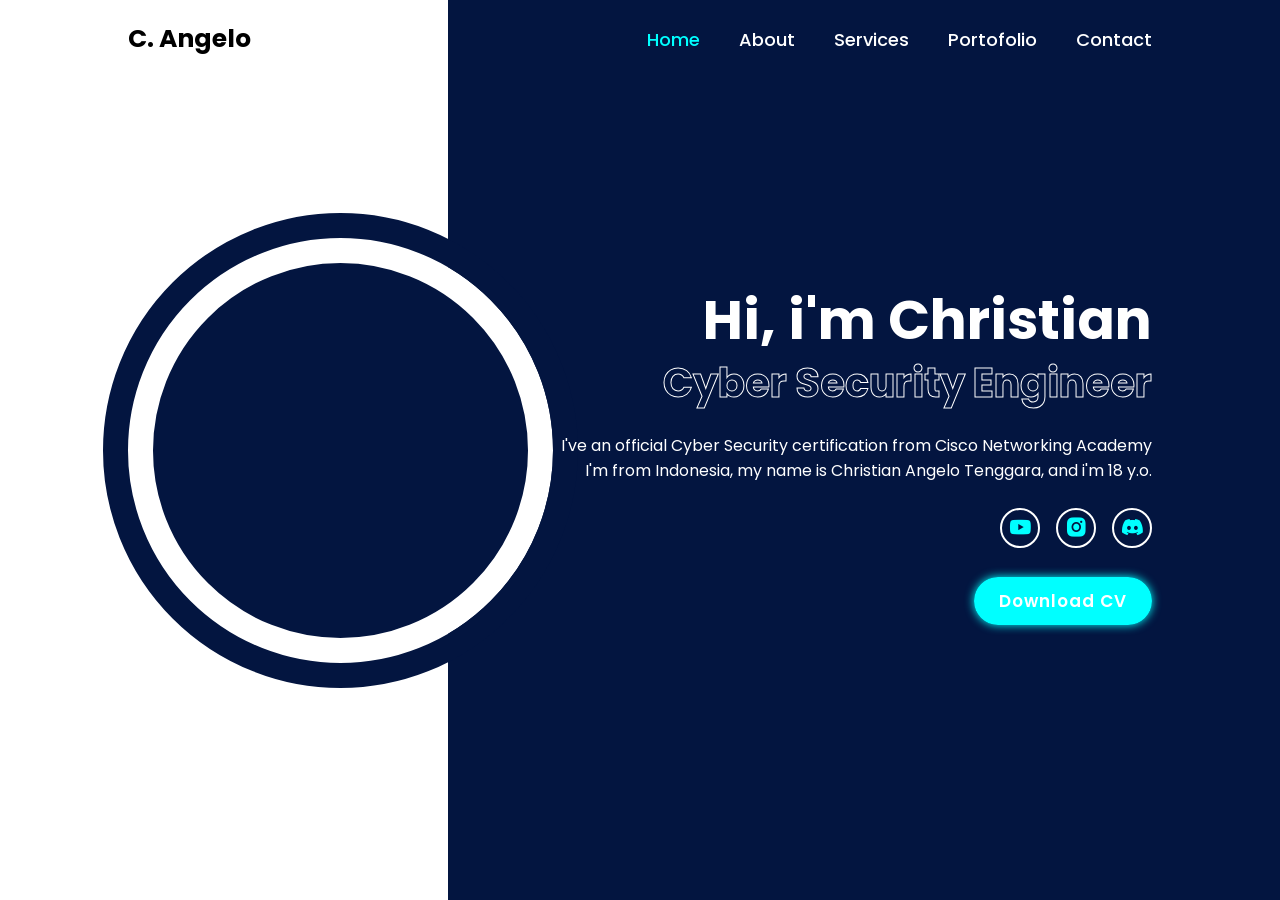
==== CV.html @ d77477d4 "Add files via upload" ====
<!DOCTYPE html>
<html lang="en">

<style>
     
</style>
<head>
    <meta charset="UTF-8">
    <meta http-equiv="X-UA-Compatible" content="IE=edge">
    <meta name="viewport" content="width=device-width, initial-scale=1.0">
    <title>ea CV</title>
    <link rel="stylesheet" href="style.css">
    <link href="https://unpkg.com/boxicons@2.1.4/css/boxicons.min.css" rel="stylesheet">
</head>
<body>
     <header class="header">
        <a href="#" class="logo">C. Angelo</a>

        <nav class="navbar">
            <a href="#" class="active">Home</a>
            <a href="#" class="">About</a>
            <a href="#" class="">Services</a>
            <a href="#" class="">Portofolio</a>
            <a href="#" class="">Contact</a>
        </nav>
    </header>

    <section class="home">
        <div class="home-image">
            <img src="https://github.com/Christianzz15/ChrCV/blob/main/tian.png?raw=true" alt="" class="">
        </div>

        <div class="home-content">
            <h1>Hi, i'm Christian
                 </h1>
            <h3>Cyber Security Engineer</h3>
            <p>I've an official Cyber Security certification from Cisco Networking Academy<br>I'm from Indonesia, my name is Christian Angelo Tenggara, and i'm 18 y.o.
            </p>
            
            <div class="home-sci">
                <a href="https://www.youtube.com/@christianzz15" target="_blank">
                    <i class="bx bxl-youtube"></i>
                </a>
                <a href="https://www.instagram.com/christianzz15/ " target="_blank">
                    <i class="bx bxl-instagram-alt"></i>
                </a>
                <a href="https://discord.gg/mznNRYSz" target="_blank">
                    <i class="bx bxl-discord-alt"></i>
                </a>
            </div>

            <a href="https://drive.google.com/file/d/1wQeEAR1g_79LMdq7qX4fyiTCJJixGPyY/view?usp=sharing" 
            class="btn" target="_blank"
            download="Christian CV">Download CV</a>
        </div>

    </section>
</body>
</html>
---- style.css ----
@import url('https://fonts.googleapis.com/css2?family=Poppins:ital,wght@0,100;0,200;0,300;0,400;0,500;0,600;0,700;0,800;0,900;1,100;1,200;1,300;1,400;1,500;1,600;1,700;1,800;1,900&display=swap');

* { 
    margin: 0;
    padding: 0;
    box-sizing: border-box;
    font-family: 'Poppins', sans-serif;
}

.header {
    position: fixed;
    top: 0;
    left: 0;
    width: 100%;
    padding: 20px 10%;
    background: transparent;
    display: flex;
    justify-content: space-between;
    align-items: center;
    z-index: 100;
}

.logo {
    font-size: 25px;
    color: black;
    text-decoration: none;
    font-weight: 700 ;
    user-select: none;
    pointer-events: none;
}

.navbar a {
    font-size: 18px;
    color: white;
    text-decoration: none;
    font-weight: 500;
    margin-left: 35px;
    transition: .3s;
}

.navbar a:hover,
.navbar a.active {
    color: cyan;
}

.home {
    height: 100vh;
    background: linear-gradient(-90deg, 
    #031540 65%, #fff 35%);
    display: flex;
    justify-content: space-between;
    align-items: center;
    padding: 0 10%;
}
  
.home-image {
    display: flex;
    justify-content: center;
    align-items: center;
    width: 425px;
    height: 425px;
    background: #031540;
    border-radius: 50%;
    border: 25px solid #fff;
    outline: 25px solid #031540;
}

.home-image:active {
    animation: glow 1s;
}

@keyframes glow {
    0% {
        box-shadow: 0 0 15px 35px whitesmoke;
    } 100% {
        box-shadow: none;
    }
}

.home-image img {
    position: relative;
    max-width: 450px;
    border-radius: 50%;
    margin-bottom: 84px;
    cursor: pointer;
}

.home-content {
    max-width: 600px;
    color: white;
    text-align: right;
}

.home-content h1 {
    font-size: 55px;
    line-height: 1.2;
    user-select: none;
    pointer-events: none;
}

.home-content h3 {
    font-size: 40px;
    color: transparent;
    -webkit-text-stroke: 1px #fff;
    user-select: none;
    pointer-events: none;
    background-image: linear-gradient(cyan, cyan);
    background-repeat: no-repeat;
    -webkit-background-clip: text;
    background-position: -500px 0;
    animation: animatetext 6s linear infinite;
}

@keyframes animatetext {

    0%,
    95%,
    100% {
        background-position: -500px 0;
    }

    65%, 85% {
        background-position: 0 0;
    }
}

.home-content p {
    font-size: 16px ;
    margin-top: 20px;
}
.home-sci {
    margin: 25px 0 40px;
}
.home-sci a {
    display: inline-flex;
    justify-content: center;
    align-items: center;
    width: 40px;
    height: 40px;
    background-color: transparent;
    border: 2px solid #fff;
    border-radius: 50%;
    text-decoration: none;
    font-size: 25px;
    color: cyan;
    margin-left: 12px;
    transition: .3s;
}

.home-sci a:hover {
    background: cyan;
    color: #fff;
    border-color: #fff;
    box-shadow: 0 0 10px #fff;
}

.btn {
    padding: 12px 25px;
    background: cyan;
    border-radius: 40px;
    font-size: 17px;
    transition: .3s;
    color: #fff;
    text-decoration: none;
    font-weight: 600;
    letter-spacing: 1px;
    box-shadow: 0 0 10px cyan;
}

.btn:hover {
    box-shadow: none;
}
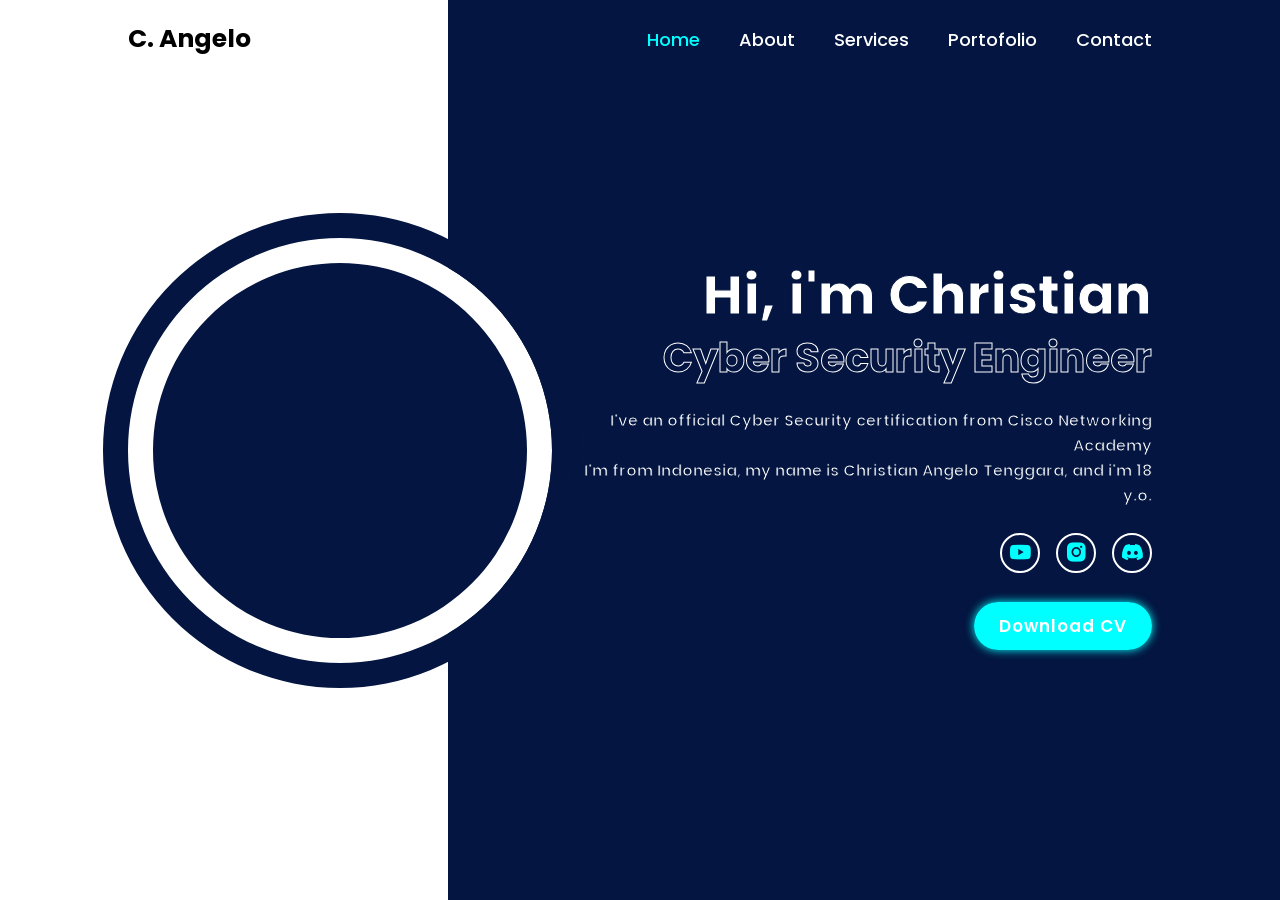
==== commit 182148f6: "Update CV.html" ====
--- a/CV.html
+++ b/CV.html
@@ -25,35 +25,38 @@
         </nav>
     </header>
 
-    <section class="home">
+
+<section class="container">
+    <div class="home">
         <div class="home-image">
-            <img src="https://github.com/Christianzz15/ChrCV/blob/main/tian.png?raw=true" alt="" class="">
-        </div>
+        <img src="https://github.com/Christianzz15/ChrCV/blob/main/tian.png?raw=true" alt="" class="">
+            </div>
 
-        <div class="home-content">
-            <h1>Hi, i'm Christian
-                 </h1>
-            <h3>Cyber Security Engineer</h3>
-            <p>I've an official Cyber Security certification from Cisco Networking Academy<br>I'm from Indonesia, my name is Christian Angelo Tenggara, and i'm 18 y.o.
-            </p>
-            
-            <div class="home-sci">
-                <a href="https://www.youtube.com/@christianzz15" target="_blank">
-                    <i class="bx bxl-youtube"></i>
-                </a>
-                <a href="https://www.instagram.com/christianzz15/ " target="_blank">
-                    <i class="bx bxl-instagram-alt"></i>
-                </a>
-                <a href="https://discord.gg/mznNRYSz" target="_blank">
-                    <i class="bx bxl-discord-alt"></i>
-                </a>
-            </div>
+            <div class="home-content">
+                <h1>Hi, i'm Christian
+                    </h1>
+                <h3>Cyber Security Engineer</h3>
+                <p>I've an official Cyber Security certification from Cisco Networking Academy<br>I'm from Indonesia, my name is Christian Angelo Tenggara, and i'm 18 y.o.
+                </p>
+                
+                <div class="home-sci">
+                    <a href="https://www.youtube.com/@christianzz15" target="_blank">
+                        <i class="bx bxl-youtube"></i>
+                    </a>
+                    <a href="https://www.instagram.com/christianzz15/ " target="_blank">
+                        <i class="bx bxl-instagram-alt"></i>
+                    </a>
+                    <a href="https://discord.gg/mznNRYSz" target="_blank">
+                        <i class="bx bxl-discord-alt"></i>
+                    </a>
+                </div>
 
             <a href="https://drive.google.com/file/d/1wQeEAR1g_79LMdq7qX4fyiTCJJixGPyY/view?usp=sharing" 
             class="btn" target="_blank"
             download="Christian CV">Download CV</a>
-        </div>
 
-    </section>
+            </div>
+    </div>
+</section>
 </body>
-</html>+</html>
--- a/style.css
+++ b/style.css
@@ -46,7 +46,7 @@
 .home {
     height: 100vh;
     background: linear-gradient(-90deg, 
-    #031540 65%, #fff 35%);
+    #031540 65vw, #fff 35vw);
     display: flex;
     justify-content: space-between;
     align-items: center;
@@ -96,6 +96,7 @@
     line-height: 1.2;
     user-select: none;
     pointer-events: none;
+    -webkit-text-stroke: 1px #031540;
 }
 
 .home-content h3 {
@@ -126,7 +127,9 @@
 
 .home-content p {
     font-size: 16px ;
+    font-weight: 600;
     margin-top: 20px;
+    -webkit-text-stroke: 1px #031540;
 }
 .home-sci {
     margin: 25px 0 40px;
@@ -169,4 +172,4 @@
 
 .btn:hover {
     box-shadow: none;
-}+}
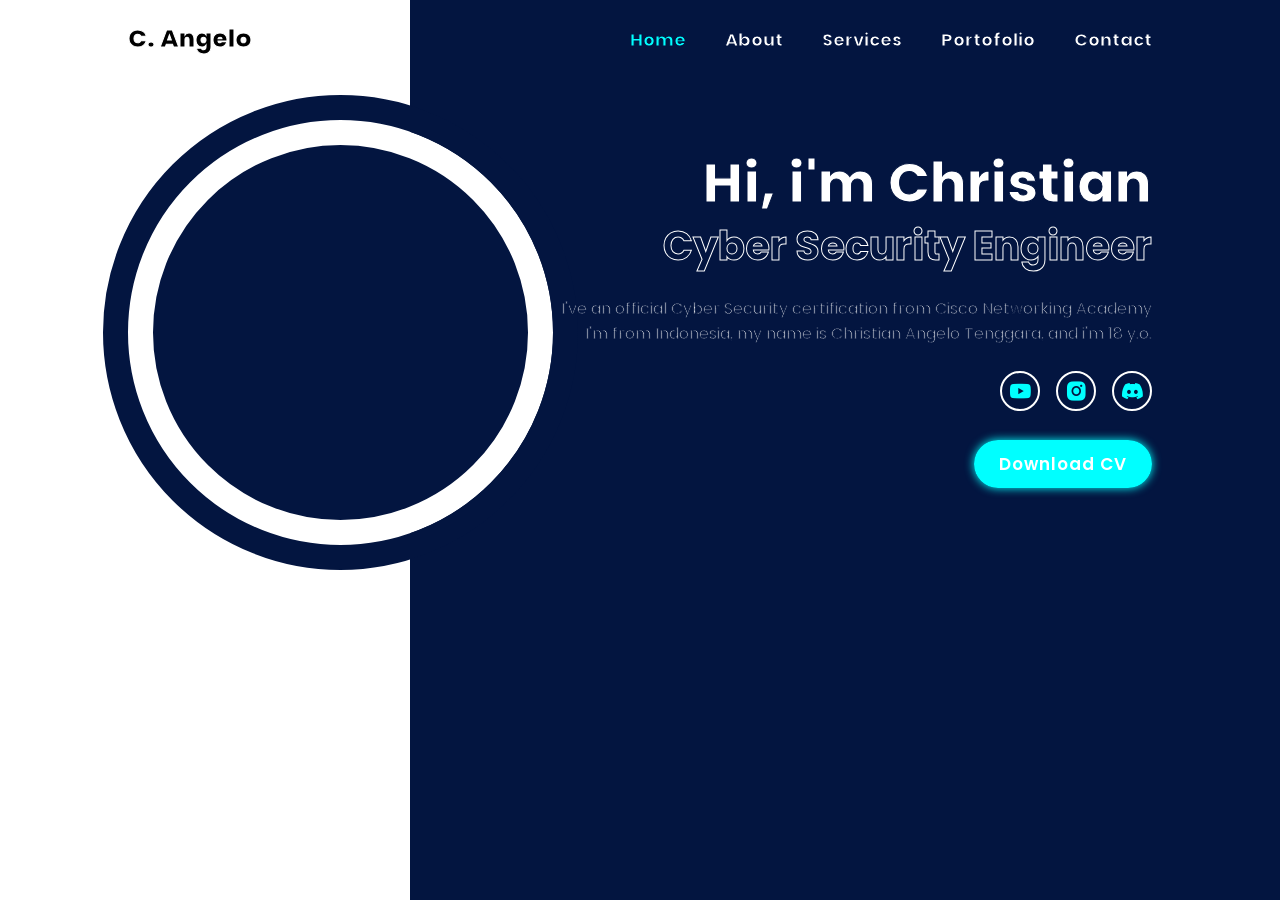
==== commit 49a6bcda: "Update CV.html" ====
--- a/CV.html
+++ b/CV.html
@@ -8,7 +8,7 @@
     <meta charset="UTF-8">
     <meta http-equiv="X-UA-Compatible" content="IE=edge">
     <meta name="viewport" content="width=device-width, initial-scale=1.0">
-    <title>ea CV</title>
+    <title>C. Angelo CV</title>
     <link rel="stylesheet" href="style.css">
     <link href="https://unpkg.com/boxicons@2.1.4/css/boxicons.min.css" rel="stylesheet">
 </head>
@@ -29,8 +29,8 @@
 <section class="container">
     <div class="home">
         <div class="home-image">
-        <img src="https://github.com/Christianzz15/ChrCV/blob/main/tian.png?raw=true" alt="" class="">
-            </div>
+            <img src="https://github.com/Christianzz15/ChrCV/blob/main/tian.png?raw=true" alt="" class="">
+        </div>
 
             <div class="home-content">
                 <h1>Hi, i'm Christian
--- a/style.css
+++ b/style.css
@@ -24,18 +24,20 @@
     font-size: 25px;
     color: black;
     text-decoration: none;
-    font-weight: 700 ;
+    font-weight: 800 ;
     user-select: none;
     pointer-events: none;
+    -webkit-text-stroke: 1px #fff;
 }
 
 .navbar a {
     font-size: 18px;
     color: white;
     text-decoration: none;
-    font-weight: 500;
+    font-weight: 700;
     margin-left: 35px;
     transition: .3s;
+    -webkit-text-stroke: 1px #031540;
 }
 
 .navbar a:hover,
@@ -43,13 +45,18 @@
     color: cyan;
 }
 
+.container {
+    height: 100vh;
+    background: linear-gradient(90deg, #fff 32vw, #031540 0);
+    position: absolute;
+    width: 100%;
+}
+
+    
 .home {
-    height: 100vh;
-    background: linear-gradient(-90deg, 
-    #031540 65vw, #fff 35vw);
+    margin-top: 120px;
     display: flex;
     justify-content: space-between;
-    align-items: center;
     padding: 0 10%;
 }
   
@@ -89,6 +96,7 @@
     max-width: 600px;
     color: white;
     text-align: right;
+    margin-top: 30px;
 }
 
 .home-content h1 {
@@ -127,7 +135,6 @@
 
 .home-content p {
     font-size: 16px ;
-    font-weight: 600;
     margin-top: 20px;
     -webkit-text-stroke: 1px #031540;
 }
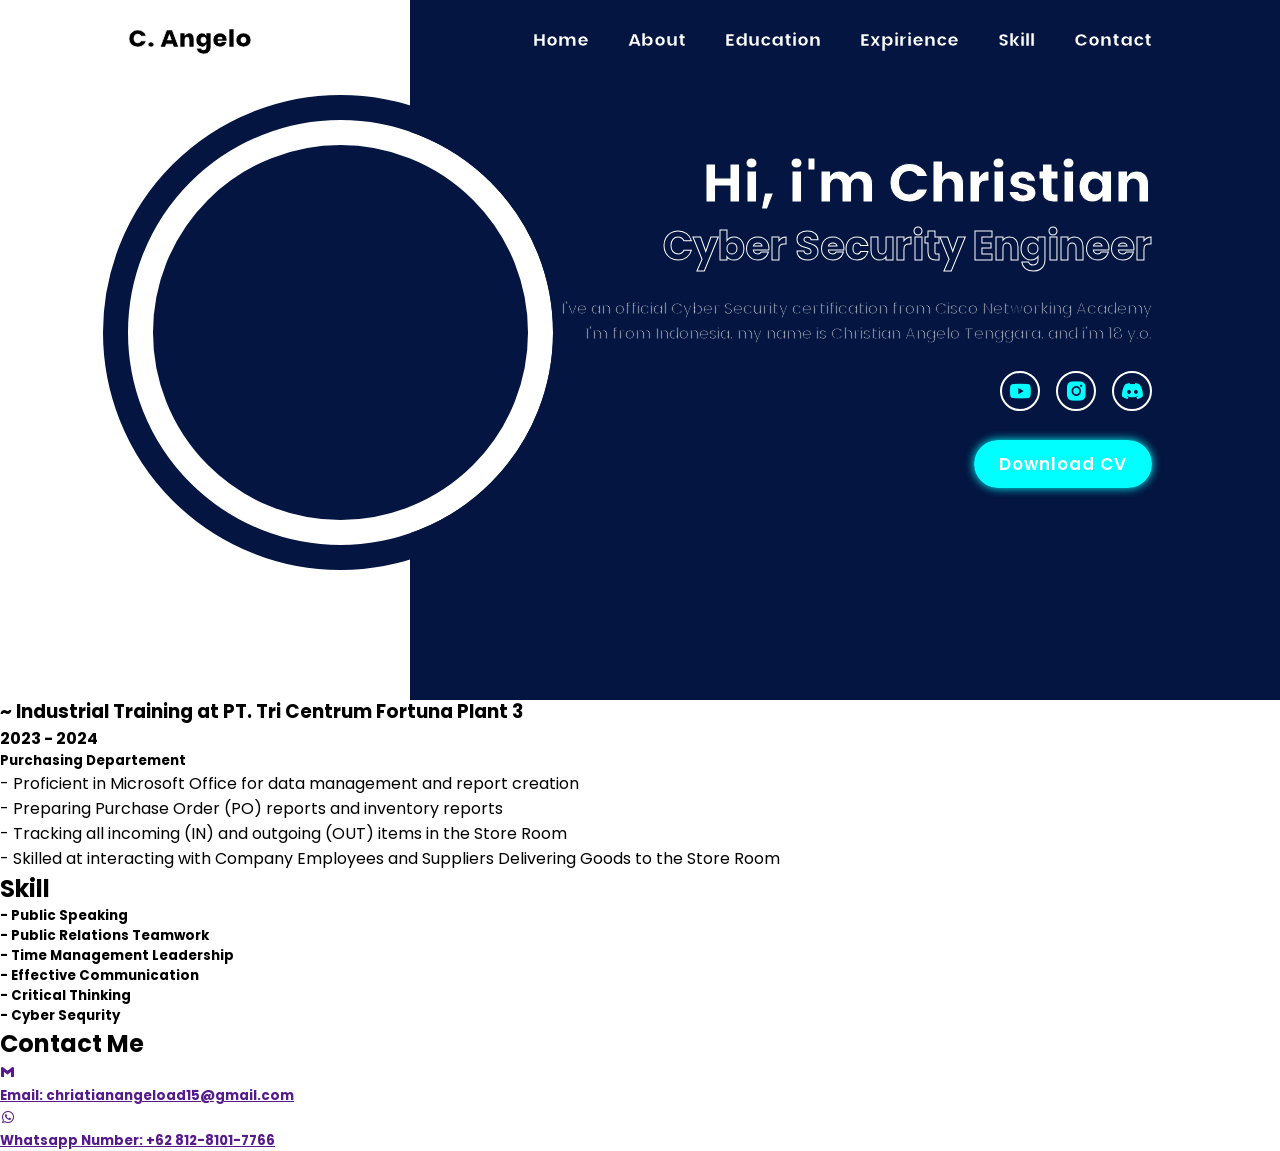
==== commit 6d3d8e69: "Update CV.html" ====
--- a/CV.html
+++ b/CV.html
@@ -8,7 +8,7 @@
     <meta charset="UTF-8">
     <meta http-equiv="X-UA-Compatible" content="IE=edge">
     <meta name="viewport" content="width=device-width, initial-scale=1.0">
-    <title>C. Angelo CV</title>
+    <title>ea CV</title>
     <link rel="stylesheet" href="style.css">
     <link href="https://unpkg.com/boxicons@2.1.4/css/boxicons.min.css" rel="stylesheet">
 </head>
@@ -17,14 +17,14 @@
         <a href="#" class="logo">C. Angelo</a>
 
         <nav class="navbar">
-            <a href="#" class="active">Home</a>
-            <a href="#" class="">About</a>
-            <a href="#" class="">Services</a>
-            <a href="#" class="">Portofolio</a>
-            <a href="#" class="">Contact</a>
+            <a href="#" class="">Home</a>
+            <a href="#about-cont" class="">About</a>
+            <a href="#education-cont" class="">Education</a>
+            <a href="#experience-cont" class="">Expirience</a>
+            <a href="#skill-cont" class="">Skill</a>
+            <a href="#contact-cont" class="">Contact</a>
         </nav>
     </header>
-
 
 <section class="container">
     <div class="home">
@@ -36,7 +36,8 @@
                 <h1>Hi, i'm Christian
                     </h1>
                 <h3>Cyber Security Engineer</h3>
-                <p>I've an official Cyber Security certification from Cisco Networking Academy<br>I'm from Indonesia, my name is Christian Angelo Tenggara, and i'm 18 y.o.
+                <p>I've an official Cyber Security certification from Cisco Networking Academy<br>
+                    I'm from Indonesia, my name is Christian Angelo Tenggara, and i'm 18 y.o.
                 </p>
                 
                 <div class="home-sci">
@@ -58,5 +59,105 @@
             </div>
     </div>
 </section>
+
+<section class="About" id="about-cont">
+    <div class="about-content">
+        <h2>About Me</h2>
+        <p style="margin-bottom: -25px">Hello everyone! My name is Christian Angelo Tenggara. 
+            I was born in Bekasi on July 15, 2007. <br>
+            Currently, I live in Karawang City, West Java, Indonesia. <br>
+            I became interested in the world of cybersecurity due to the <br>
+            increasing frequency of data breaches occurring in various companies. <br>
+            And i started learning about cybersecurity because I know that the <br>
+            opportunities available to me in this field are significant for my future.</p>
+    </div>
+    </section>
+
+<section class="Education" id="education-cont">
+    <div class="education-content">
+        <h2> Education </h2>
+        <div class="education-item">
+            <h3>~ SMK ROSMA </h3>
+            <h4>2022 - 2025</h4> <br>
+        </div>
+        <p>
+        - Microtik & Cisco <br>
+        - Linux Debian <br>
+        - Operating System <br></p>
+        
+        <div class="education-item" style="margin-top: 5px; ">
+            <h3>~ SMPN 1 Karawang Barat</h3>
+            <h4>2019 - 2022</h4>
+        </div>
+        <p style="margin-bottom: -25px";>
+        - English Profiency <br>
+        - Computer Profiency <br>
+        - Martial Arts Profiency<br></p>
+    </div>
+</section>
+
+<section class="Experience" id="experience-cont">
+    <div class="experience-content">
+        <h2> Experience </h2>
+        <div class="experience-item">
+            <h3>~ Student Council Executive  </h3>
+            <h4>2022 - 2025</h4>
+        </div>
+        <h5>Entrepreneurship Department</h5>
+        <p>- Participated in every school event organized <br>
+            - Determined appropriate market segmentation for products to be sold <br>
+            - Thinks systematically to ensure each process is executed effectively <br>
+            - Easily socializes with teachers and all students <br>
+            - Skilled in public speaking in front of large audiences<br></p>
+            
+            <div class="experience-item" style="margin-top: 5px;">
+                <h3>~ Industrial Training at PT. Tri Centrum Fortuna Plant 3</h3>
+                <h4>2023 - 2024</h4>
+            </div>
+        <h5>Purchasing Departement</h5>
+        <p> - Proficient in Microsoft Office for data management and report creation<br>
+        - Preparing Purchase Order (PO) reports and inventory reports<br>
+            - Tracking all incoming (IN) and outgoing (OUT) items in the Store Room<br>
+            - Skilled at interacting with Company Employees and Suppliers Delivering Goods to the Store Room</p>
+    </div>
+</section>
+
+<section class="Skill" id="skill-cont">
+    <div class="skill-content">
+        <h2> Skill</h2>
+        <h5>- Public Speaking<br>
+            - Public Relations Teamwork<br>
+            - Time Management Leadership<br>
+            - Effective Communication<br>
+            - Critical Thinking<br>
+            - Cyber Sequrity
+        </h5>
+    </div>
+
+</section>
+
+<section class="Contact" id="contact-cont">
+    <div class="contact-content">
+        <h2>Contact Me</h2>
+        <div class="contact-item">
+            <a href="" target="_blank">
+                <i class="bx bxl-gmail"></i>
+                <h5>Email: chriatianangeload15@gmail.com</h5>
+            </a>
+        </div>
+
+        <div class="contact-item">
+            <a href="" target="_blank">
+                <i class="bx bxl-whatsapp" ></i>
+                <h5>Whatsapp Number: +62 812-8101-7766</h5>
+            </a>
+        </div>
+    </div>
+
+</section>
 </body>
+
+<script>
+
+</script>
 </html>
--- a/style.css
+++ b/style.css
@@ -24,10 +24,10 @@
     font-size: 25px;
     color: black;
     text-decoration: none;
-    font-weight: 800 ;
+    font-weight: 800;
     user-select: none;
     pointer-events: none;
-    -webkit-text-stroke: 1px #fff;
+    -webkit-text-stroke: .7px #fff;
 }
 
 .navbar a {
@@ -37,7 +37,7 @@
     font-weight: 700;
     margin-left: 35px;
     transition: .3s;
-    -webkit-text-stroke: 1px #031540;
+    -webkit-text-stroke: .7px #031540;
 }
 
 .navbar a:hover,
@@ -46,7 +46,7 @@
 }
 
 .container {
-    height: 100vh;
+    height: 700px;
     background: linear-gradient(90deg, #fff 32vw, #031540 0);
     position: absolute;
     width: 100%;
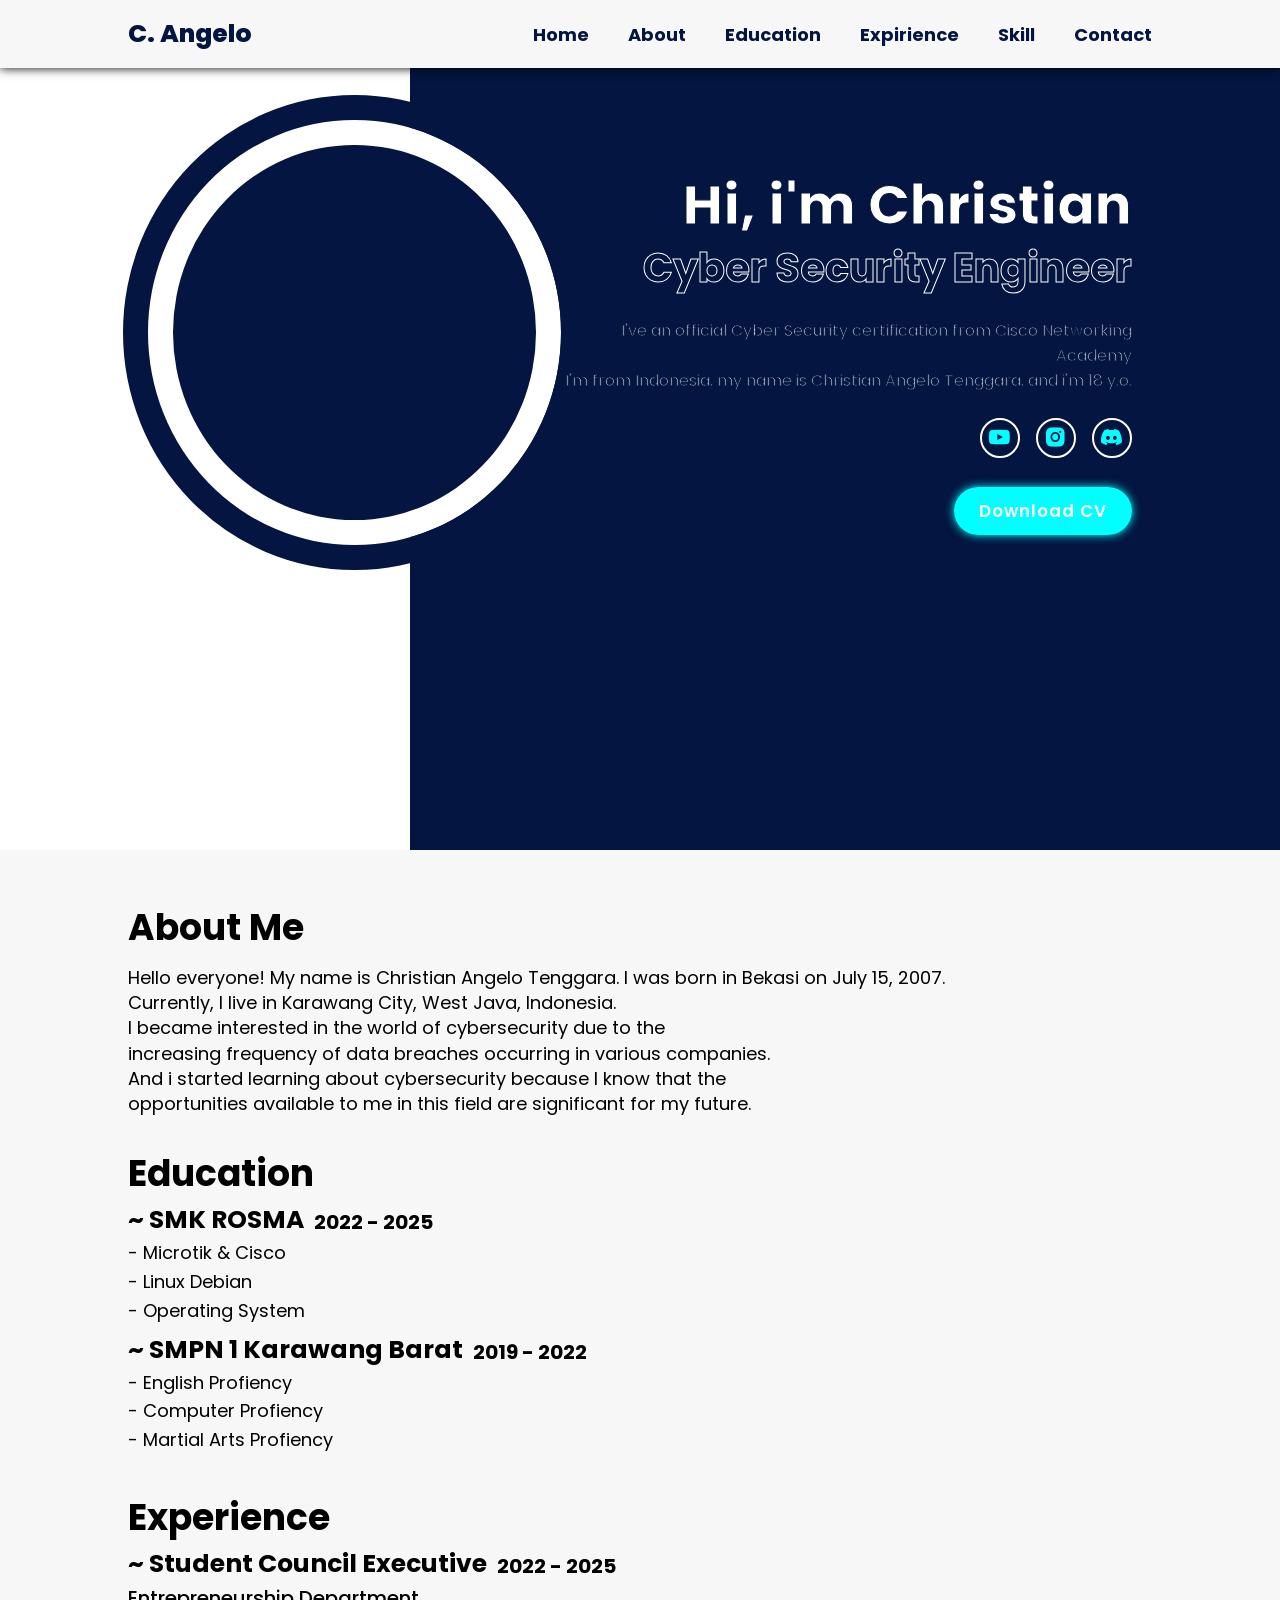
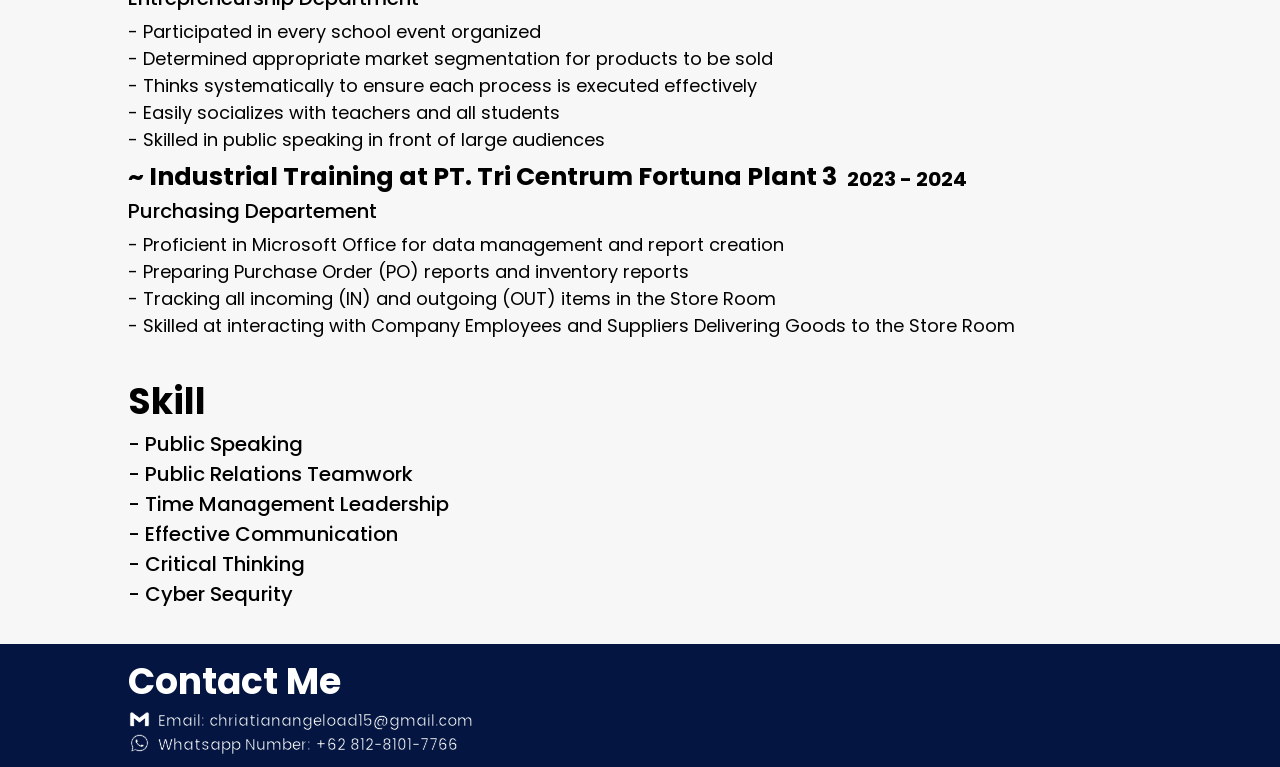
==== commit ed16c252: "Update CV.html" ====
--- a/CV.html
+++ b/CV.html
@@ -116,9 +116,9 @@
             </div>
         <h5>Purchasing Departement</h5>
         <p> - Proficient in Microsoft Office for data management and report creation<br>
-        - Preparing Purchase Order (PO) reports and inventory reports<br>
+            - Preparing Purchase Order (PO) reports and inventory reports<br>
             - Tracking all incoming (IN) and outgoing (OUT) items in the Store Room<br>
-            - Skilled at interacting with Company Employees and Suppliers Delivering Goods to the Store Room</p>
+            - Skilled at interacting with Company Employees and Suppliers Delivering Goods to the Store Room<br></p>
     </div>
 </section>
 
--- a/style.css
+++ b/style.css
@@ -12,8 +12,9 @@
     top: 0;
     left: 0;
     width: 100%;
-    padding: 20px 10%;
-    background: transparent;
+    padding: 15px 10%;
+    background: #f7f7f7;
+    box-shadow: 0 0 10px black;
     display: flex;
     justify-content: space-between;
     align-items: center;
@@ -22,22 +23,20 @@
 
 .logo {
     font-size: 25px;
-    color: black;
+    color: #031540;
     text-decoration: none;
     font-weight: 800;
     user-select: none;
     pointer-events: none;
-    -webkit-text-stroke: .7px #fff;
 }
 
 .navbar a {
     font-size: 18px;
-    color: white;
+    color: #031540;
     text-decoration: none;
     font-weight: 700;
     margin-left: 35px;
     transition: .3s;
-    -webkit-text-stroke: .7px #031540;
 }
 
 .navbar a:hover,
@@ -46,18 +45,19 @@
 }
 
 .container {
-    height: 700px;
+    min-height: 850px;
     background: linear-gradient(90deg, #fff 32vw, #031540 0);
-    position: absolute;
     width: 100%;
-}
-
+    padding: 120px 10% 60px; /* Padding atas menggantikan margin-top pada .home */
+    position: relative;
+}
     
 .home {
-    margin-top: 120px;
+    align-items: center;
+    justify-content: center;
     display: flex;
     justify-content: space-between;
-    padding: 0 10%;
+    padding: 0 2%;
 }
   
 .home-image {
@@ -180,3 +180,140 @@
 .btn:hover {
     box-shadow: none;
 }
+
+.About {
+    padding: 50px 10%; /* Tambahkan padding atas/bawah agar memiliki ruang */
+    
+    background-color: #f7f7f7; /* Warna latar belakang yang berbeda untuk bagian About */
+}
+
+.about-content h2 {
+    font-size: 36px;
+    margin-bottom: 10px;
+}
+
+.about-content p {
+    font-size: 18px;
+    line-height: 1.4;
+}
+
+.Education {
+    padding: 5px 10%;
+    background-color: #f7f7f7;
+
+}
+
+.education-content h2 {
+    font-size: 36px;
+}
+
+.education-item {
+    display: flex;
+    align-items: flex-start; /* Menyelaraskan h3 dan h4 di bagian atas */
+}
+
+.education-content h3 {
+    font-size: 25px;
+    margin-right: 10px; /* Jarak antara h3 dan h4 */
+}
+
+.education-content h4 {
+    margin-top: 6px;
+    font-size: 20px; /* Atur ukuran font jika perlu */
+}
+
+.education-content p {
+    font-size: 18px;
+    line-height: 1.6;
+    
+}
+
+.Experience {
+    padding: 5px 10%; /* Tambahkan padding atas/bawah agar memiliki ruang */
+    background-color: #f7f7f7;
+}
+
+.experience-item {
+    display: flex;
+    align-items: flex-start; /* Menyelaraskan h3 dan h4 di bagian atas */
+
+}
+
+.experience-content h2 {
+    font-size: 36px;
+    margin-top: 50px;
+}
+
+.experience-content h3 {
+    font-size: 25px;
+    
+    margin-right: 10px; /* Jarak antara h3 dan h4 */
+}
+
+.experience-content h4 {
+    margin-top: 6px;
+    font-size: 20px; /* Atur ukuran font jika perlu */
+}
+
+.experience-content h5 {
+    font-weight: 500;
+    font-size: 20px;
+}
+
+.experience-content p {
+    font-size: 18px;
+    margin-top: 5px;
+}
+
+.Skill {
+    padding: 5px 10%;
+    background-color: #f7f7f7;
+}
+
+.skill-content h2 {
+    font-size: 36px;
+    margin-top: 25px;
+}
+
+.skill-content h5 {
+    font-weight: 500;
+    font-size: 20px;
+    margin-bottom: 30px;
+}
+
+.Contact {
+    padding: 5px 10%;
+    background-color: #031540;
+}
+
+.contact-content h2 {
+    color: #fff;
+    font-size: 36px;
+    margin-top: 5px;
+    margin-bottom: 5px;
+}
+
+.contact-item {
+    display: flex;
+    align-items: flex-start;
+    color: #fff;
+}
+
+.contact-item a {
+    font-size: 23px;
+    color: white;
+    text-decoration: none;
+    font-weight: 700;
+    -webkit-text-stroke: .7px #031540;
+    border-radius: 50%;
+    margin-top: -10px;
+}
+
+.contact-item h5 {
+    font-weight: 500;
+    font-size: 15px;
+    float: right;
+    margin-left: 7px;
+    margin-top: 5px;
+
+}
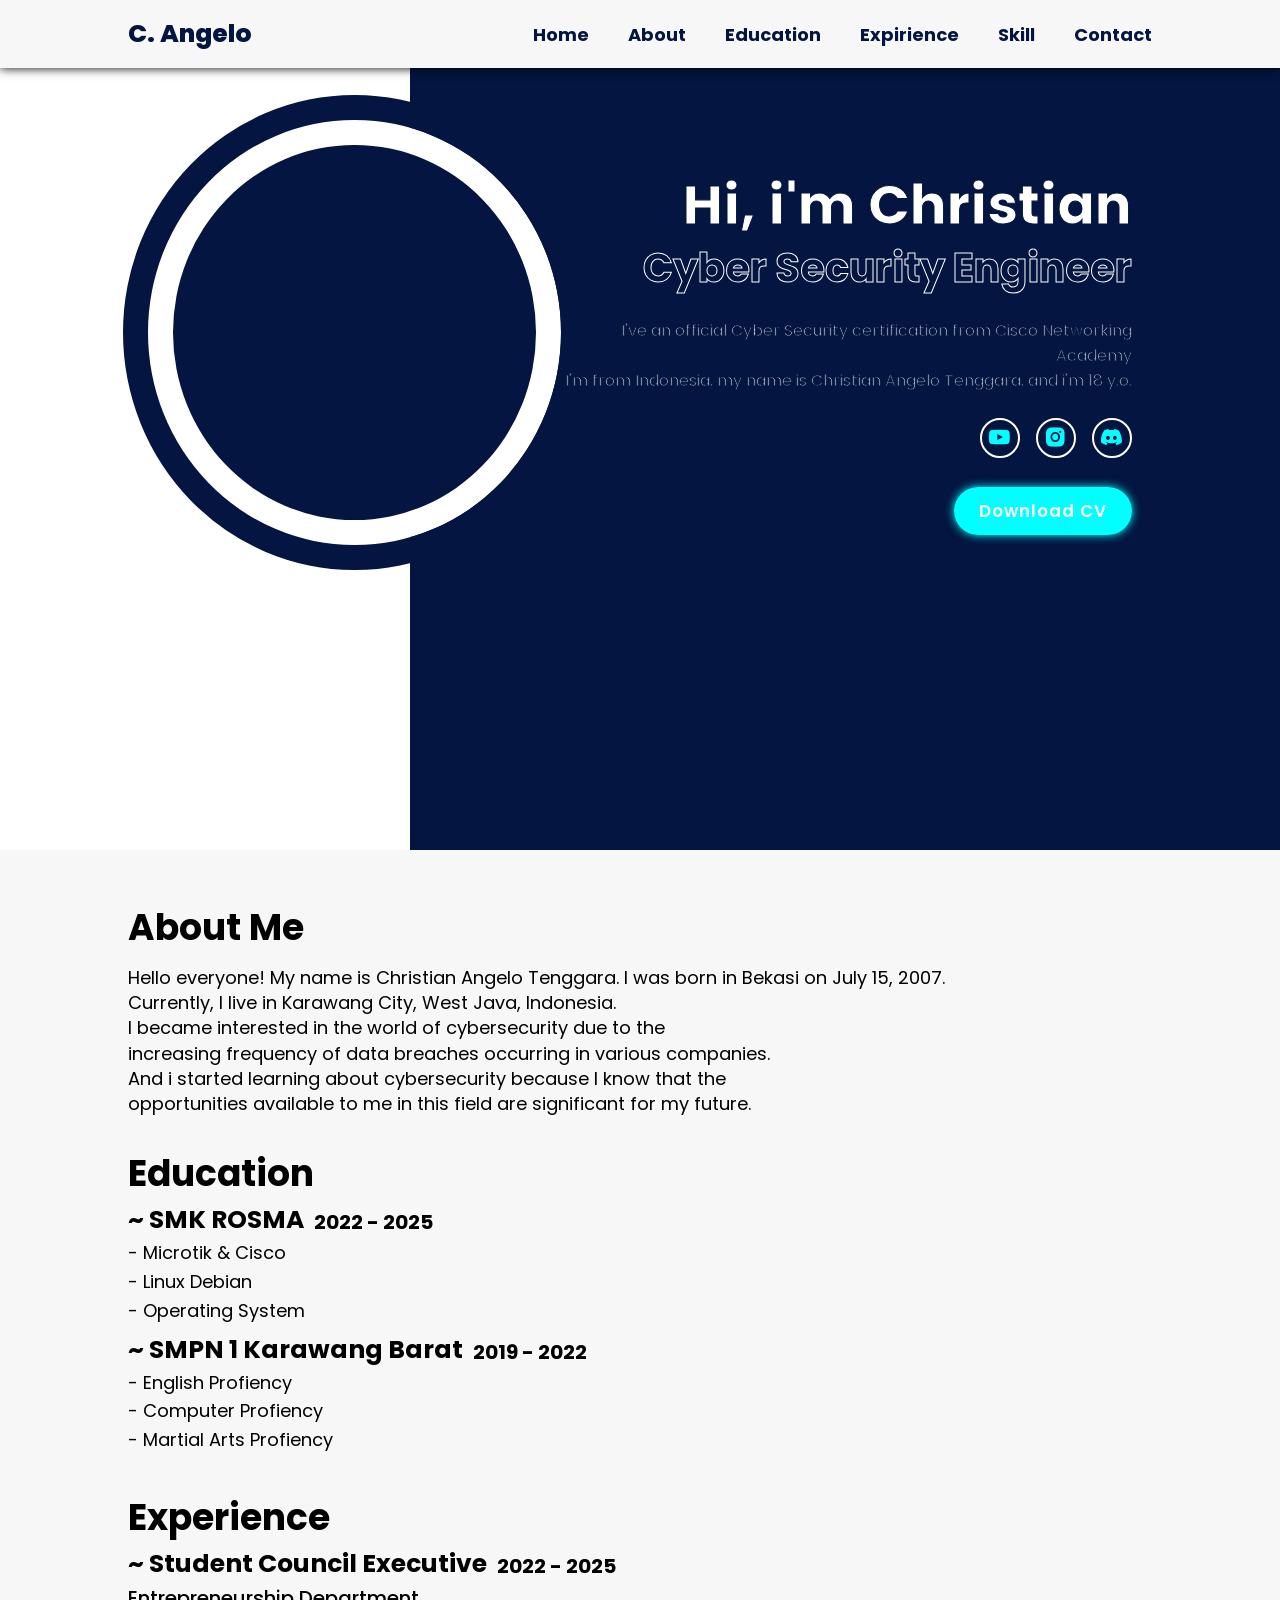
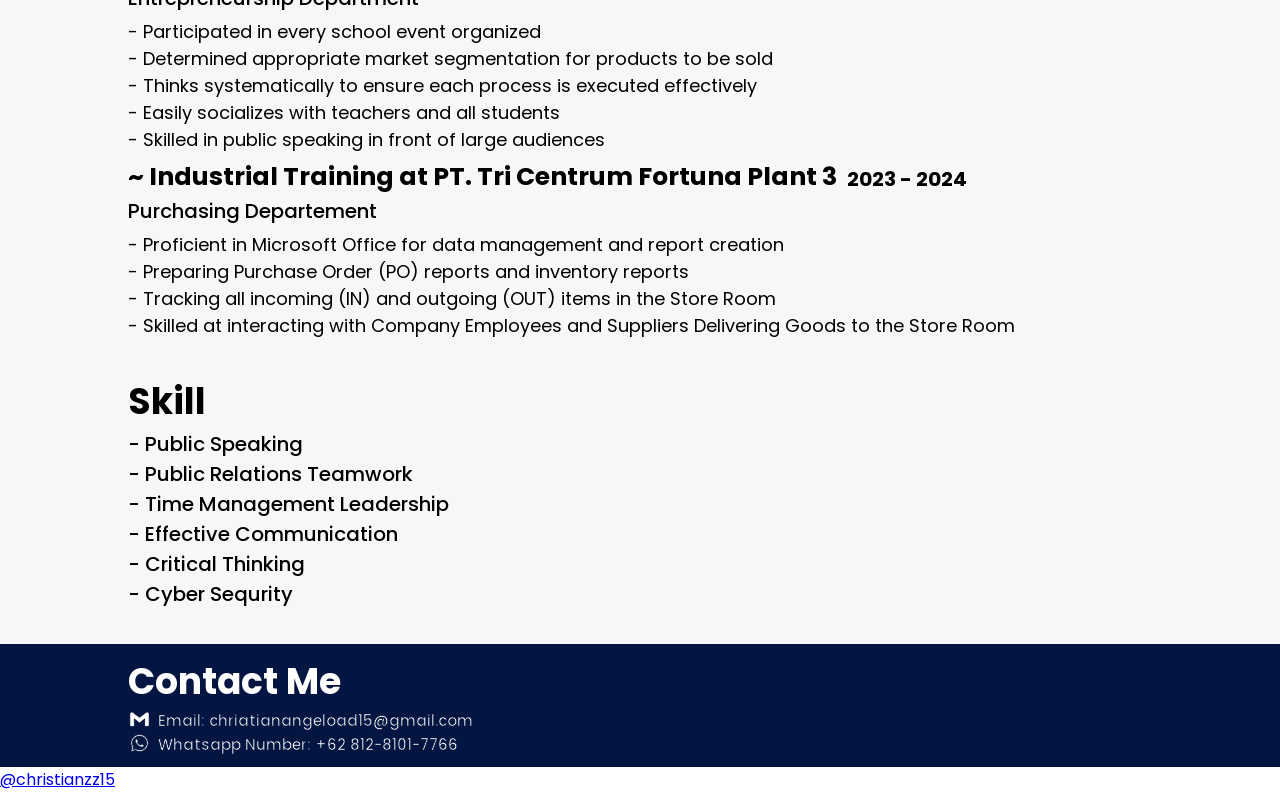
==== commit 0b0c5a54: "Update CV.html" ====
--- a/CV.html
+++ b/CV.html
@@ -116,9 +116,9 @@
             </div>
         <h5>Purchasing Departement</h5>
         <p> - Proficient in Microsoft Office for data management and report creation<br>
-            - Preparing Purchase Order (PO) reports and inventory reports<br>
+        - Preparing Purchase Order (PO) reports and inventory reports<br>
             - Tracking all incoming (IN) and outgoing (OUT) items in the Store Room<br>
-            - Skilled at interacting with Company Employees and Suppliers Delivering Goods to the Store Room<br></p>
+            - Skilled at interacting with Company Employees and Suppliers Delivering Goods to the Store Room</p>
     </div>
 </section>
 
@@ -153,7 +153,10 @@
             </a>
         </div>
     </div>
+</section>
 
+<section class="watermark">
+    <a target="_blank" href="https://www.instagram.com/christianzz15/">@christianzz15</a>
 </section>
 </body>
 
